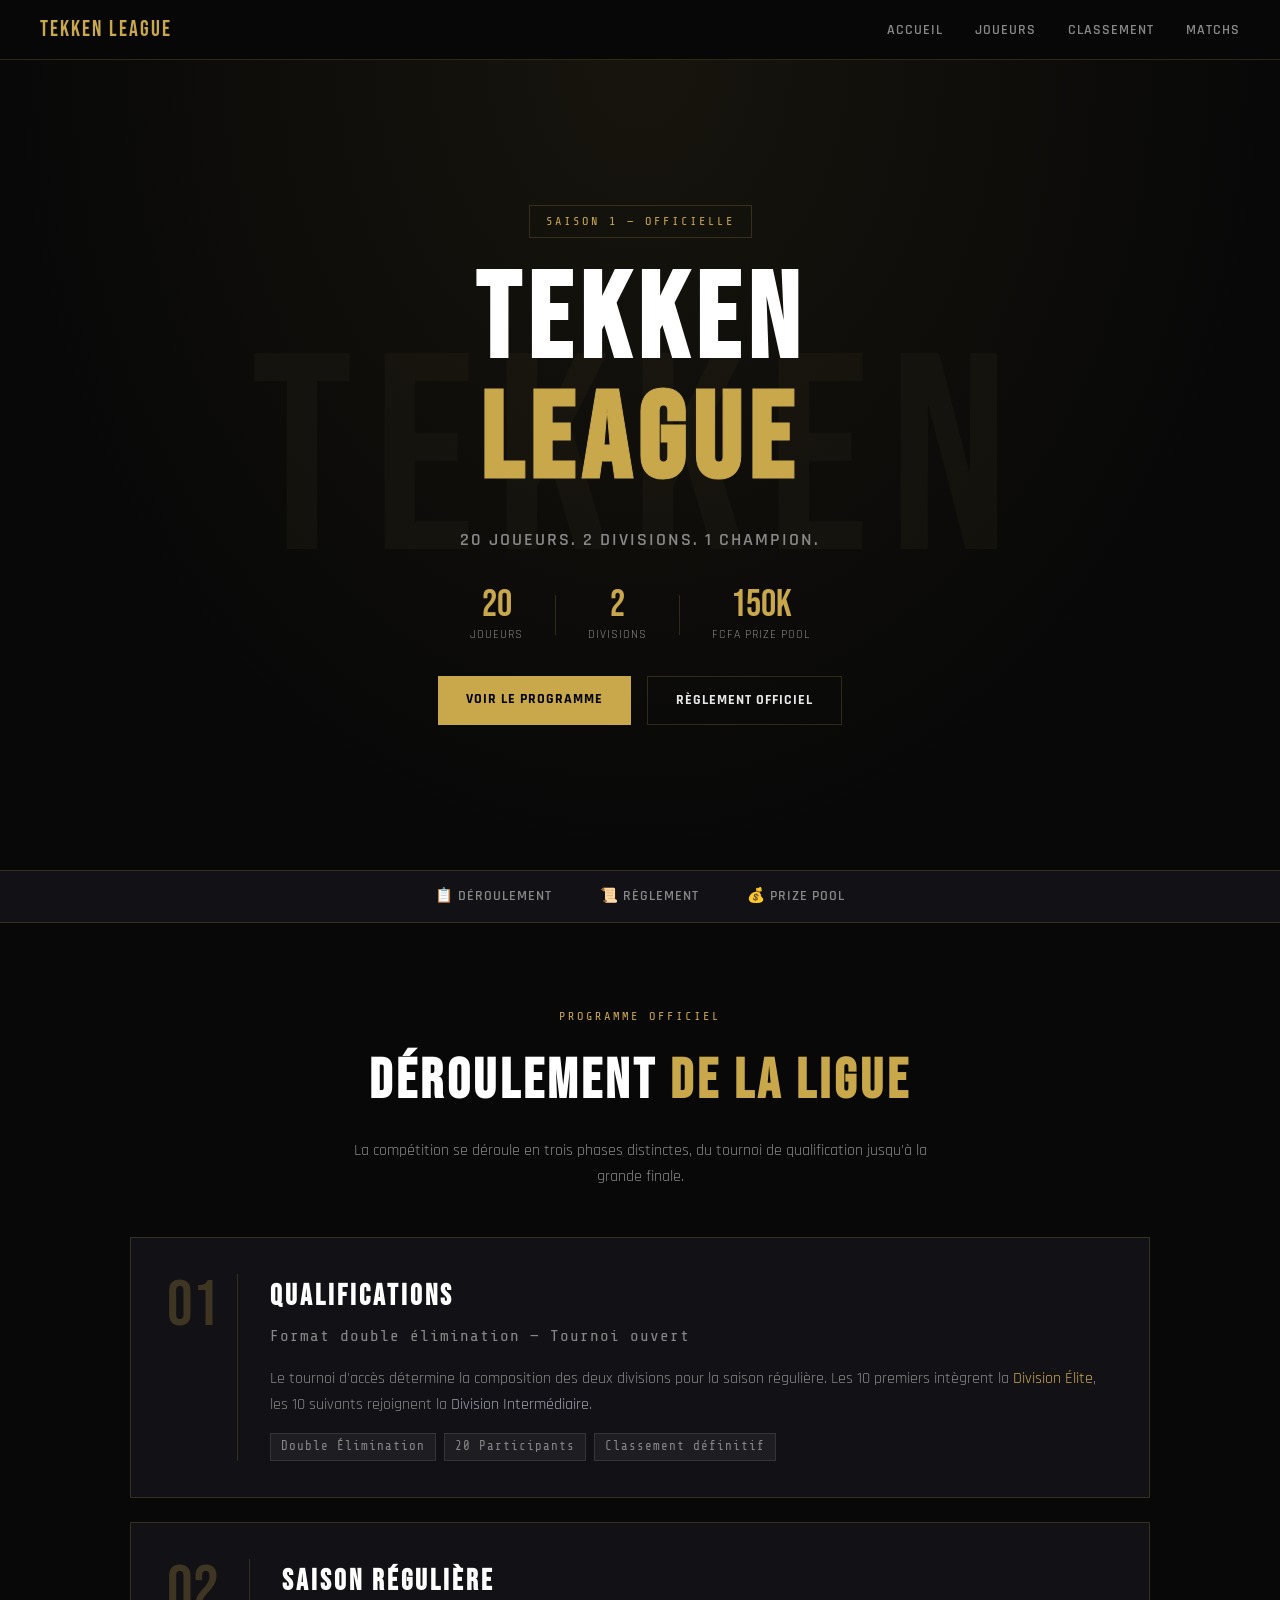
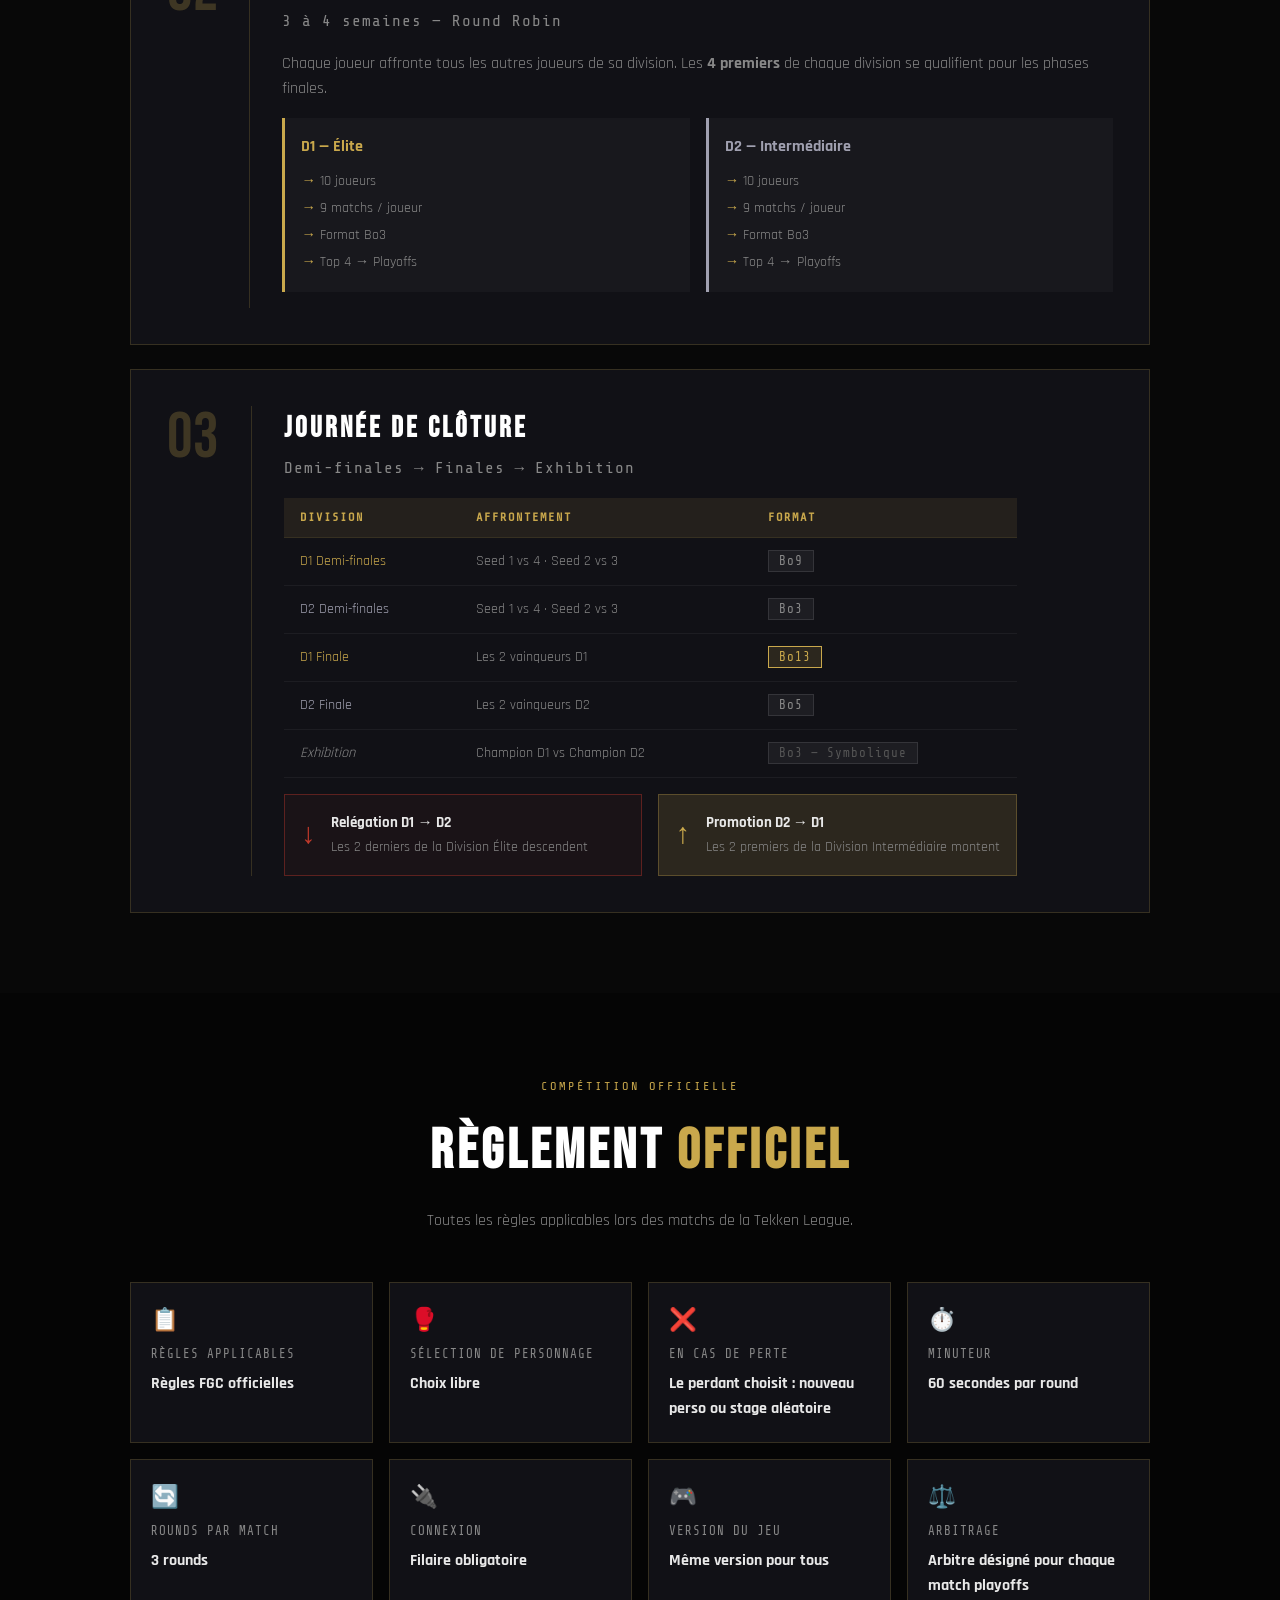
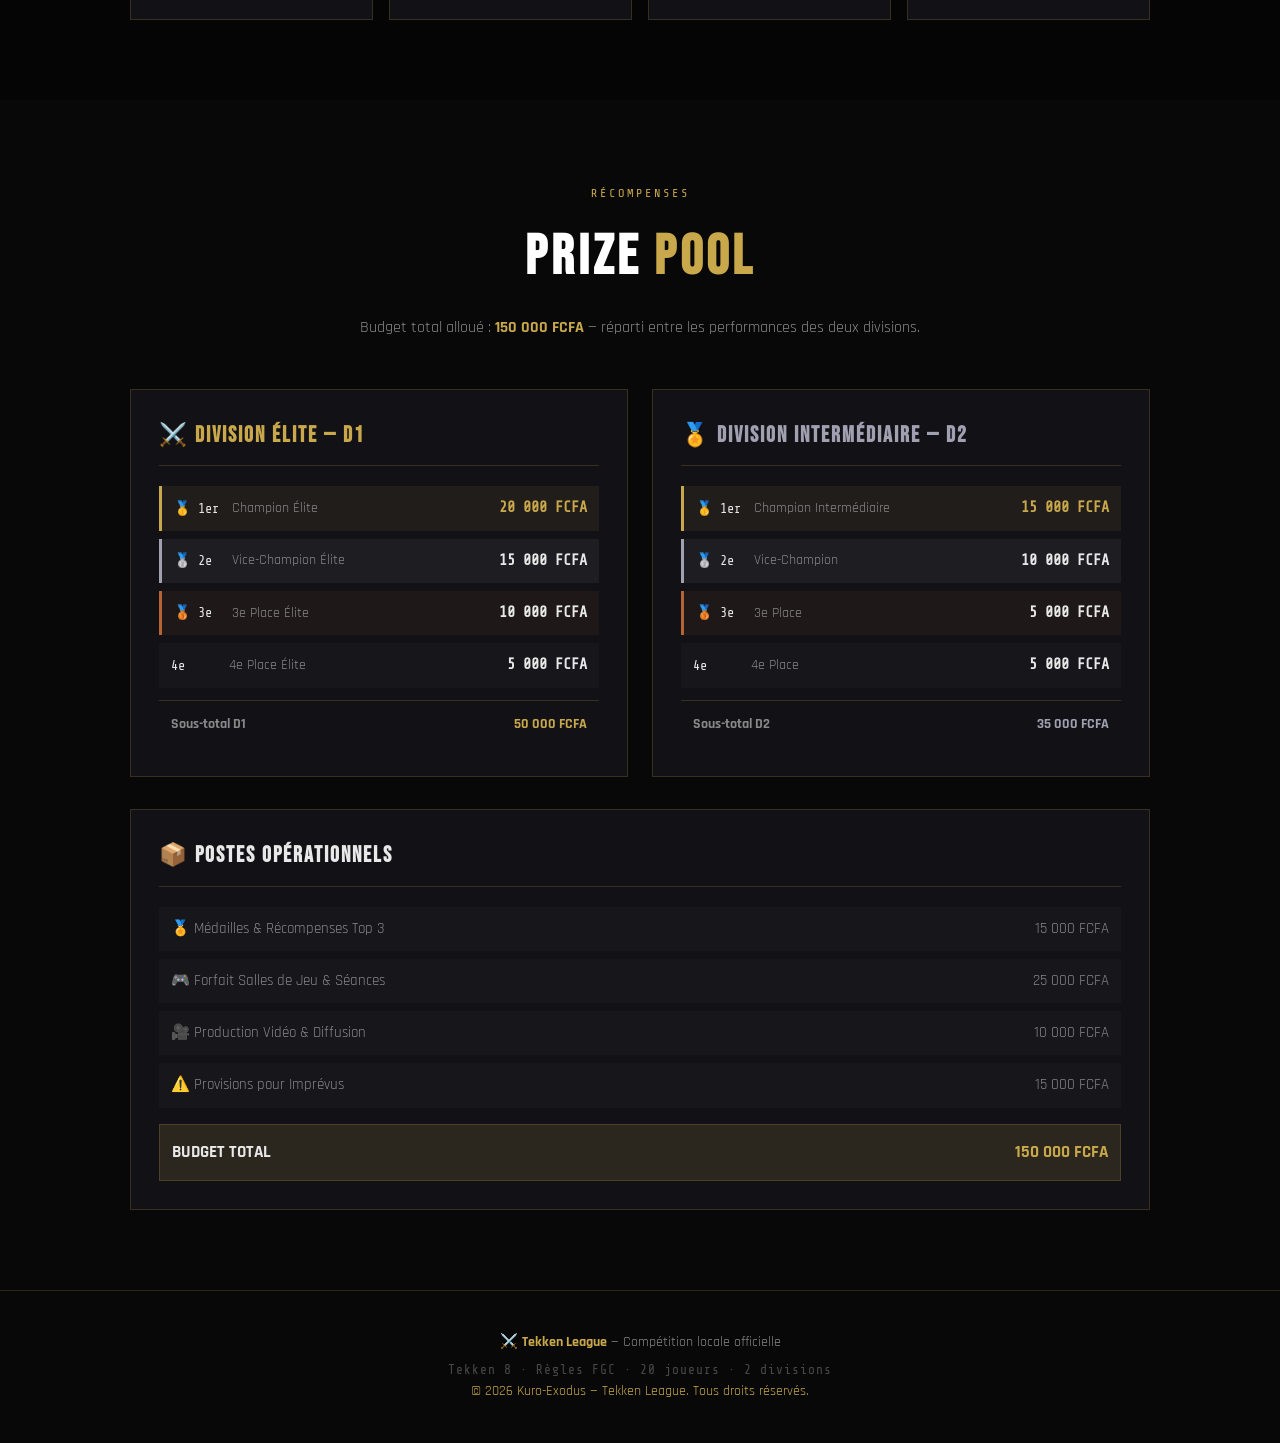
==== index.html @ a7bf6084 "premier commit tekken league" ====
<!doctype html>
<html lang="fr">
  <head>
    <meta charset="UTF-8" />
    <meta name="viewport" content="width=device-width, initial-scale=1.0" />
    <title>Tekken League</title>
    <link
      href="https://fonts.googleapis.com/css2?family=Bebas+Neue&family=Rajdhani:wght@400;600;700&family=Share+Tech+Mono&display=swap"
      rel="stylesheet"
    />
    <link rel="stylesheet" href="style.css" />
  </head>
  <body>
    <!-- NAVBAR -->
    <nav>
      <a href="index.html" class="logo"> TEKKEN LEAGUE</a>
      <ul>
        <li><a href="index.html">Accueil</a></li>
        <li><a href="joueurs.html">Joueurs</a></li>
        <li><a href="classement.html">Classement</a></li>
        <li><a href="matchs.html">Matchs</a></li>
      </ul>
    </nav>

    <!-- HERO -->
    <section class="hero">
      <div class="hero-bg-text">TEKKEN</div>
      <div class="hero-content">
        <div class="hero-badge">SAISON 1 — OFFICIELLE</div>
        <h1 class="hero-title">TEKKEN<span class="gold">LEAGUE</span></h1>
        <p class="hero-subtitle">20 joueurs. 2 divisions. 1 champion.</p>
        <div class="hero-stats">
          <div class="stat">
            <span class="stat-number">20</span>
            <span class="stat-label">Joueurs</span>
          </div>
          <div class="stat-divider"></div>
          <div class="stat">
            <span class="stat-number">2</span>
            <span class="stat-label">Divisions</span>
          </div>
          <div class="stat-divider"></div>
          <div class="stat">
            <span class="stat-number">150K</span>
            <span class="stat-label">FCFA Prize Pool</span>
          </div>
        </div>
        <div class="hero-links">
          <a href="#deroulement" class="btn-primary">Voir le programme</a>
          <a href="#reglement" class="btn-outline">Règlement officiel</a>
        </div>
      </div>
    </section>

    <!-- NAVIGATION INTERNE -->
    <div class="inner-nav">
      <a href="#deroulement">📋 Déroulement</a>
      <a href="#reglement">📜 Règlement</a>
      <a href="#prizepool">💰 Prize Pool</a>
    </div>

    <!-- SECTION DÉROULEMENT -->
    <section class="section" id="deroulement">
      <div class="section-header">
        <span class="section-tag">Programme officiel</span>
        <h2 class="section-title">
          DÉROULEMENT <span class="gold">DE LA LIGUE</span>
        </h2>
        <p class="section-desc">
          La compétition se déroule en trois phases distinctes, du tournoi de
          qualification jusqu'à la grande finale.
        </p>
      </div>

      <div class="phases">
        <!-- PHASE 1 -->
        <div class="phase-card">
          <div class="phase-number">01</div>
          <div class="phase-content">
            <h3>Qualifications</h3>
            <p class="phase-format">
              Format double élimination — Tournoi ouvert
            </p>
            <p>
              Le tournoi d'accès détermine la composition des deux divisions
              pour la saison régulière. Les 10 premiers intègrent la
              <span class="gold">Division Élite</span>, les 10 suivants
              rejoignent la <span class="silver">Division Intermédiaire</span>.
            </p>
            <div class="phase-tags">
              <span class="tag">Double Élimination</span>
              <span class="tag">20 Participants</span>
              <span class="tag">Classement définitif</span>
            </div>
          </div>
        </div>

        <!-- PHASE 2 -->
        <div class="phase-card">
          <div class="phase-number">02</div>
          <div class="phase-content">
            <h3>Saison Régulière</h3>
            <p class="phase-format">3 à 4 semaines — Round Robin</p>
            <p>
              Chaque joueur affronte tous les autres joueurs de sa division. Les
              <strong>4 premiers</strong> de chaque division se qualifient pour
              les phases finales.
            </p>
            <div class="phase-grid">
              <div class="phase-div gold-border">
                <strong class="gold">D1 — Élite</strong>
                <ul>
                  <li>10 joueurs</li>
                  <li>9 matchs / joueur</li>
                  <li>Format Bo3</li>
                  <li>Top 4 → Playoffs</li>
                </ul>
              </div>
              <div class="phase-div silver-border">
                <strong class="silver">D2 — Intermédiaire</strong>
                <ul>
                  <li>10 joueurs</li>
                  <li>9 matchs / joueur</li>
                  <li>Format Bo3</li>
                  <li>Top 4 → Playoffs</li>
                </ul>
              </div>
            </div>
          </div>
        </div>

        <!-- PHASE 3 -->
        <div class="phase-card">
          <div class="phase-number">03</div>
          <div class="phase-content">
            <h3>Journée de Clôture</h3>
            <p class="phase-format">Demi-finales → Finales → Exhibition</p>

            <div class="bracket-table-wrap">
              <table class="bracket-table">
                <thead>
                  <tr>
                    <th>Division</th>
                    <th>Affrontement</th>
                    <th>Format</th>
                  </tr>
                </thead>
                <tbody>
                  <tr>
                    <td><span class="gold">D1 Demi-finales</span></td>
                    <td>Seed 1 vs 4 · Seed 2 vs 3</td>
                    <td><span class="tag">Bo9</span></td>
                  </tr>
                  <tr>
                    <td><span class="silver">D2 Demi-finales</span></td>
                    <td>Seed 1 vs 4 · Seed 2 vs 3</td>
                    <td><span class="tag">Bo3</span></td>
                  </tr>
                  <tr>
                    <td><span class="gold">D1 Finale</span></td>
                    <td>Les 2 vainqueurs D1</td>
                    <td><span class="tag tag-gold">Bo13</span></td>
                  </tr>
                  <tr>
                    <td><span class="silver">D2 Finale</span></td>
                    <td>Les 2 vainqueurs D2</td>
                    <td><span class="tag">Bo5</span></td>
                  </tr>
                  <tr>
                    <td><span class="exhibition">Exhibition</span></td>
                    <td>Champion D1 vs Champion D2</td>
                    <td><span class="tag tag-dim">Bo3 — Symbolique</span></td>
                  </tr>
                </tbody>
              </table>
            </div>

            <div class="promo-relégation">
              <div class="promo-card relegate">
                <span class="arrow">↓</span>
                <div>
                  <strong>Relégation D1 → D2</strong>
                  <p>Les 2 derniers de la Division Élite descendent</p>
                </div>
              </div>
              <div class="promo-card promote">
                <span class="arrow">↑</span>
                <div>
                  <strong>Promotion D2 → D1</strong>
                  <p>Les 2 premiers de la Division Intermédiaire montent</p>
                </div>
              </div>
            </div>
          </div>
        </div>
      </div>
    </section>

    <!-- SECTION RÈGLEMENT -->
    <section class="section section-dark" id="reglement">
      <div class="section-header">
        <span class="section-tag">Compétition officielle</span>
        <h2 class="section-title">
          RÈGLEMENT <span class="gold">OFFICIEL</span>
        </h2>
        <p class="section-desc">
          Toutes les règles applicables lors des matchs de la Tekken League.
        </p>
      </div>

      <div class="rules-grid">
        <div class="rule-card">
          <span class="rule-icon">📋</span>
          <span class="rule-label">Règles applicables</span>
          <span class="rule-value">Règles FGC officielles</span>
        </div>
        <div class="rule-card">
          <span class="rule-icon">🥊</span>
          <span class="rule-label">Sélection de personnage</span>
          <span class="rule-value">Choix libre</span>
        </div>
        <div class="rule-card">
          <span class="rule-icon">❌</span>
          <span class="rule-label">En cas de perte</span>
          <span class="rule-value"
            >Le perdant choisit : nouveau perso ou stage aléatoire</span
          >
        </div>
        <div class="rule-card">
          <span class="rule-icon">⏱️</span>
          <span class="rule-label">Minuteur</span>
          <span class="rule-value">60 secondes par round</span>
        </div>
        <div class="rule-card">
          <span class="rule-icon">🔄</span>
          <span class="rule-label">Rounds par match</span>
          <span class="rule-value">3 rounds</span>
        </div>
        <div class="rule-card">
          <span class="rule-icon">🔌</span>
          <span class="rule-label">Connexion</span>
          <span class="rule-value gold">Filaire obligatoire</span>
        </div>
        <div class="rule-card">
          <span class="rule-icon">🎮</span>
          <span class="rule-label">Version du jeu</span>
          <span class="rule-value">Même version pour tous</span>
        </div>
        <div class="rule-card">
          <span class="rule-icon">⚖️</span>
          <span class="rule-label">Arbitrage</span>
          <span class="rule-value"
            >Arbitre désigné pour chaque match playoffs</span
          >
        </div>
      </div>
    </section>

    <!-- SECTION PRIZE POOL -->
    <section class="section" id="prizepool">
      <div class="section-header">
        <span class="section-tag">Récompenses</span>
        <h2 class="section-title">PRIZE <span class="gold">POOL</span></h2>
        <p class="section-desc">
          Budget total alloué : <strong class="gold">150 000 FCFA</strong> —
          réparti entre les performances des deux divisions.
        </p>
      </div>

      <div class="prize-container">
        <div class="prize-division">
          <h3 class="prize-div-title gold">⚔️ Division Élite — D1</h3>
          <div class="prize-list">
            <div class="prize-row first">
              <span class="prize-rank">🥇 1er</span>
              <span class="prize-name">Champion Élite</span>
              <span class="prize-amount gold">20 000 FCFA</span>
            </div>
            <div class="prize-row second">
              <span class="prize-rank">🥈 2e</span>
              <span class="prize-name">Vice-Champion Élite</span>
              <span class="prize-amount">15 000 FCFA</span>
            </div>
            <div class="prize-row third">
              <span class="prize-rank">🥉 3e</span>
              <span class="prize-name">3e Place Élite</span>
              <span class="prize-amount">10 000 FCFA</span>
            </div>
            <div class="prize-row">
              <span class="prize-rank">4e</span>
              <span class="prize-name">4e Place Élite</span>
              <span class="prize-amount">5 000 FCFA</span>
            </div>
            <div class="prize-subtotal">
              <span>Sous-total D1</span>
              <span class="gold">50 000 FCFA</span>
            </div>
          </div>
        </div>

        <div class="prize-division">
          <h3 class="prize-div-title silver">🏅 Division Intermédiaire — D2</h3>
          <div class="prize-list">
            <div class="prize-row first">
              <span class="prize-rank">🥇 1er</span>
              <span class="prize-name">Champion Intermédiaire</span>
              <span class="prize-amount gold">15 000 FCFA</span>
            </div>
            <div class="prize-row second">
              <span class="prize-rank">🥈 2e</span>
              <span class="prize-name">Vice-Champion</span>
              <span class="prize-amount">10 000 FCFA</span>
            </div>
            <div class="prize-row third">
              <span class="prize-rank">🥉 3e</span>
              <span class="prize-name">3e Place</span>
              <span class="prize-amount">5 000 FCFA</span>
            </div>
            <div class="prize-row">
              <span class="prize-rank">4e</span>
              <span class="prize-name">4e Place</span>
              <span class="prize-amount">5 000 FCFA</span>
            </div>
            <div class="prize-subtotal">
              <span>Sous-total D2</span>
              <span class="silver">35 000 FCFA</span>
            </div>
          </div>
        </div>
      </div>

      <div class="ops-budget">
        <h3>📦 Postes Opérationnels</h3>
        <div class="ops-grid">
          <div class="ops-item">
            <span>🏅 Médailles & Récompenses Top 3</span>
            <span>15 000 FCFA</span>
          </div>
          <div class="ops-item">
            <span>🎮 Forfait Salles de Jeu & Séances</span>
            <span>25 000 FCFA</span>
          </div>
          <div class="ops-item">
            <span>🎥 Production Vidéo & Diffusion</span>
            <span>10 000 FCFA</span>
          </div>
          <div class="ops-item">
            <span>⚠️ Provisions pour Imprévus</span>
            <span>15 000 FCFA</span>
          </div>
          <div class="ops-total">
            <span>BUDGET TOTAL</span>
            <span class="gold">150 000 FCFA</span>
          </div>
        </div>
      </div>
    </section>

    <!-- FOOTER -->
    <footer>
      <p>⚔️ <strong>Tekken League</strong> — Compétition locale officielle</p>
      <p class="footer-sub">Tekken 8 · Règles FGC · 20 joueurs · 2 divisions</p>
      <p style="color: #c9a84c">
        © 2026 Kuro-Exodus — Tekken League. Tous droits réservés.
      </p>
    </footer>

    <script src="script.js"></script>
  </body>
</html>
---- style.css ----
/* ===========================
   RESET & BASE
=========================== */
* {
  margin: 0;
  padding: 0;
  box-sizing: border-box;
}

:root {
  --gold: #c9a84c;
  --gold-light: #e8c96a;
  --gold-dim: rgba(201, 168, 76, 0.15);
  --silver: #a0a0b0;
  --bg: #080808;
  --bg-card: #111116;
  --bg-dark: #050505;
  --border: rgba(201, 168, 76, 0.2);
  --text: #e8e8e8;
  --text-dim: #888;
  --red: #c0392b;
  --second-red: rgb(242, 105, 119);
}

html {
  scroll-behavior: smooth;
}

body {
  background-color: var(--bg);
  color: var(--text);
  font-family: "Rajdhani", sans-serif;
  font-size: 16px;
  line-height: 1.6;
}

.gold {
  color: var(--gold);
}
.silver {
  color: var(--silver);
}

/* ===========================
   NAVBAR
=========================== */
nav {
  position: sticky;
  top: 0;
  z-index: 100;
  background-color: rgba(8, 8, 8, 0.95);
  backdrop-filter: blur(10px);
  border-bottom: 1px solid var(--border);
  padding: 0 40px;
  display: flex;
  justify-content: space-between;
  align-items: center;
  height: 60px;
}

nav .logo {
  color: var(--gold);
  font-family: "Bebas Neue", sans-serif;
  font-size: 1.4rem;
  letter-spacing: 2px;
  text-decoration: none;
}

nav ul {
  list-style: none;
  display: flex;
  gap: 32px;
}

nav ul li a {
  color: var(--text-dim);
  text-decoration: none;
  font-size: 0.9rem;
  font-weight: 600;
  letter-spacing: 1px;
  text-transform: uppercase;
  transition: color 0.2s;
}

nav ul li a:hover {
  color: var(--gold);
}

/* ===========================
   HERO
=========================== */
.hero {
  position: relative;
  min-height: 90vh;
  display: flex;
  align-items: center;
  justify-content: center;
  text-align: center;
  overflow: hidden;
  padding: 80px 20px;
  background: radial-gradient(
    ellipse at 50% 0%,
    rgba(201, 168, 76, 0.08) 0%,
    transparent 70%
  );
}

.hero-bg-text {
  position: absolute;
  font-family: "Bebas Neue", sans-serif;
  font-size: clamp(120px, 25vw, 280px);
  color: rgba(201, 168, 76, 0.04);
  letter-spacing: 20px;
  user-select: none;
  pointer-events: none;
  top: 50%;
  transform: translateY(-50%);
}

.hero-content {
  position: relative;
  z-index: 2;
  display: flex;
  flex-direction: column;
  align-items: center;
  gap: 24px;
}

.hero-badge {
  font-family: "Share Tech Mono", monospace;
  font-size: 0.75rem;
  color: var(--gold);
  letter-spacing: 3px;
  border: 1px solid var(--border);
  padding: 6px 16px;
  text-transform: uppercase;
}

.hero-title {
  font-family: "Bebas Neue", sans-serif;
  font-size: clamp(60px, 12vw, 120px);
  letter-spacing: 8px;
  line-height: 1;
  color: #fff;
}

.hero-title .gold {
  display: block;
  color: var(--gold);
  -webkit-text-stroke: 1px var(--gold);
}

.hero-subtitle {
  font-size: 1.1rem;
  color: var(--text-dim);
  letter-spacing: 2px;
  text-transform: uppercase;
  font-weight: 600;
}

.hero-stats {
  display: flex;
  align-items: center;
  gap: 32px;
  margin-top: 8px;
}

.stat {
  display: flex;
  flex-direction: column;
  align-items: center;
}

.stat-number {
  font-family: "Bebas Neue", sans-serif;
  font-size: 2.4rem;
  color: var(--gold);
  line-height: 1;
}

.stat-label {
  font-size: 0.75rem;
  color: var(--text-dim);
  letter-spacing: 1px;
  text-transform: uppercase;
}

.stat-divider {
  width: 1px;
  height: 40px;
  background: var(--border);
}

.hero-links {
  display: flex;
  gap: 16px;
  margin-top: 8px;
}

.btn-primary {
  background: var(--gold);
  color: #000;
  padding: 12px 28px;
  font-family: "Rajdhani", sans-serif;
  font-weight: 700;
  font-size: 0.9rem;
  letter-spacing: 1px;
  text-transform: uppercase;
  text-decoration: none;
  transition:
    background 0.2s,
    transform 0.2s;
}

.btn-primary:hover {
  background: var(--gold-light);
  transform: translateY(-2px);
}

.btn-outline {
  border: 1px solid var(--border);
  color: var(--text);
  padding: 12px 28px;
  font-family: "Rajdhani", sans-serif;
  font-weight: 700;
  font-size: 0.9rem;
  letter-spacing: 1px;
  text-transform: uppercase;
  text-decoration: none;
  transition:
    border-color 0.2s,
    color 0.2s,
    transform 0.2s;
}

.btn-outline:hover {
  border-color: var(--gold);
  color: var(--gold);
  transform: translateY(-2px);
}

/* ===========================
   INNER NAV
=========================== */
.inner-nav {
  background: var(--bg-card);
  border-top: 1px solid var(--border);
  border-bottom: 1px solid var(--border);
  display: flex;
  justify-content: center;
  gap: 48px;
  padding: 14px;
}

.inner-nav a {
  color: var(--text-dim);
  text-decoration: none;
  font-weight: 600;
  font-size: 0.9rem;
  letter-spacing: 1px;
  text-transform: uppercase;
  transition: color 0.2s;
}

.inner-nav a:hover {
  color: var(--gold);
}

/* ===========================
   SECTIONS
=========================== */
.section {
  padding: 80px 40px;
  max-width: 1100px;
  margin: 0 auto;
}

.section-dark {
  background: var(--bg-dark);
  max-width: 100%;
  padding: 80px 0;
}

.section-dark > * {
  max-width: 1100px;
  margin-left: auto;
  margin-right: auto;
  padding-left: 40px;
  padding-right: 40px;
}

.section-dark .section-header {
  max-width: 1100px;
  margin: 0 auto 48px;
  padding: 0 40px;
}

.section-header {
  text-align: center;
  margin-bottom: 48px;
}

.section-tag {
  font-family: "Share Tech Mono", monospace;
  font-size: 0.75rem;
  color: var(--gold);
  letter-spacing: 3px;
  text-transform: uppercase;
}

.section-title {
  font-family: "Bebas Neue", sans-serif;
  font-size: clamp(36px, 6vw, 56px);
  letter-spacing: 4px;
  margin-top: 8px;
  color: #fff;
}

.section-desc {
  color: var(--text-dim);
  margin-top: 12px;
  font-size: 1rem;
  max-width: 600px;
  margin-left: auto;
  margin-right: auto;
}

/* ===========================
   PHASES
=========================== */
.phases {
  display: flex;
  flex-direction: column;
  gap: 24px;
}

.phase-card {
  background: var(--bg-card);
  border: 1px solid var(--border);
  padding: 36px;
  display: flex;
  gap: 32px;
  transition: border-color 0.3s;
}

.phase-card:hover {
  border-color: var(--gold);
}

.phase-number {
  font-family: "Bebas Neue", sans-serif;
  font-size: 4rem;
  color: var(--gold-dim);
  line-height: 1;
  min-width: 60px;
  border-right: 1px solid var(--border);
  padding-right: 32px;
  display: flex;
  align-items: flex-start;
  color: rgba(201, 168, 76, 0.25);
}

.phase-content h3 {
  font-family: "Bebas Neue", sans-serif;
  font-size: 1.8rem;
  letter-spacing: 3px;
  color: #fff;
  margin-bottom: 4px;
}

.phase-format {
  font-family: "Share Tech Mono", monospace;
  font-size: 0.8rem;
  color: var(--gold);
  margin-bottom: 12px;
  letter-spacing: 1px;
}

.phase-content p {
  color: var(--text-dim);
  font-size: 1rem;
  margin-bottom: 16px;
}

.phase-tags {
  display: flex;
  gap: 8px;
  flex-wrap: wrap;
}

.tag {
  background: rgba(255, 255, 255, 0.05);
  border: 1px solid rgba(255, 255, 255, 0.1);
  padding: 3px 10px;
  font-size: 0.78rem;
  font-family: "Share Tech Mono", monospace;
  color: var(--text-dim);
  letter-spacing: 1px;
}

.tag-gold {
  background: var(--gold-dim);
  border-color: var(--gold);
  color: var(--gold);
}

.tag-dim {
  color: #555;
}

.phase-grid {
  display: grid;
  grid-template-columns: 1fr 1fr;
  gap: 16px;
  margin: 16px 0;
}

.phase-div {
  background: rgba(255, 255, 255, 0.03);
  border-left: 3px solid;
  padding: 16px;
}

.gold-border {
  border-color: var(--gold);
}
.silver-border {
  border-color: var(--silver);
}

.phase-div ul {
  list-style: none;
  margin-top: 8px;
}

.phase-div ul li {
  font-size: 0.9rem;
  color: var(--text-dim);
  padding: 2px 0;
}

.phase-div ul li::before {
  content: "→ ";
  color: var(--gold);
}

/* TABLE */
.bracket-table-wrap {
  overflow-x: auto;
  margin: 16px 0;
}

.bracket-table {
  width: 100%;
  border-collapse: collapse;
  font-size: 0.9rem;
}

.bracket-table th {
  background: rgba(201, 168, 76, 0.1);
  color: var(--gold);
  font-family: "Share Tech Mono", monospace;
  font-size: 0.75rem;
  letter-spacing: 2px;
  text-transform: uppercase;
  padding: 10px 16px;
  text-align: left;
  border-bottom: 1px solid var(--border);
}

.bracket-table td {
  padding: 12px 16px;
  border-bottom: 1px solid rgba(255, 255, 255, 0.05);
  color: var(--text-dim);
}

.bracket-table tr:hover td {
  background: rgba(255, 255, 255, 0.02);
}

.exhibition {
  color: #888;
  font-style: italic;
}

/* PROMOTION/RELÉGATION */
.promo-relégation {
  display: grid;
  grid-template-columns: 1fr 1fr;
  gap: 16px;
  margin-top: 16px;
}

.promo-card {
  display: flex;
  align-items: center;
  gap: 16px;
  padding: 16px;
  border: 1px solid;
}

.promo-card.relegate {
  border-color: rgba(192, 57, 43, 0.4);
  background: rgba(192, 57, 43, 0.05);
}

.promo-card.promote {
  border-color: rgba(201, 168, 76, 0.3);
  background: var(--gold-dim);
}

.promo-card .arrow {
  font-size: 1.8rem;
  line-height: 1;
}

.relegate .arrow {
  color: var(--red);
}
.promote .arrow {
  color: var(--gold);
}

.promo-card strong {
  display: block;
  font-size: 0.95rem;
  color: var(--text);
  margin-bottom: 2px;
}

.promo-card p {
  font-size: 0.85rem;
  color: var(--text-dim);
  margin: 0 !important;
}

/* ===========================
   RÈGLEMENT
=========================== */
.rules-grid {
  display: grid;
  grid-template-columns: repeat(auto-fill, minmax(240px, 1fr));
  gap: 16px;
  max-width: 1100px;
  margin: 0 auto;
  padding: 0 40px;
}

.rule-card {
  background: var(--bg-card);
  border: 1px solid var(--border);
  padding: 20px;
  display: flex;
  flex-direction: column;
  gap: 6px;
  transition: border-color 0.2s;
}

.rule-card:hover {
  border-color: var(--gold);
}

.rule-icon {
  font-size: 1.4rem;
}

.rule-label {
  font-size: 0.78rem;
  color: var(--text-dim);
  text-transform: uppercase;
  letter-spacing: 1px;
  font-family: "Share Tech Mono", monospace;
}

.rule-value {
  font-size: 1rem;
  font-weight: 700;
  color: var(--text);
}

/* ===========================
   PRIZE POOL
=========================== */
.prize-container {
  display: grid;
  grid-template-columns: 1fr 1fr;
  gap: 24px;
  margin-bottom: 32px;
}

.prize-division {
  background: var(--bg-card);
  border: 1px solid var(--border);
  padding: 28px;
}

.prize-div-title {
  font-family: "Bebas Neue", sans-serif;
  font-size: 1.4rem;
  letter-spacing: 2px;
  margin-bottom: 20px;
  padding-bottom: 12px;
  border-bottom: 1px solid var(--border);
}

.prize-list {
  display: flex;
  flex-direction: column;
  gap: 8px;
}

.prize-row {
  display: flex;
  justify-content: space-between;
  align-items: center;
  padding: 10px 12px;
  background: rgba(255, 255, 255, 0.02);
}

.prize-row.first {
  background: rgba(201, 168, 76, 0.08);
  border-left: 3px solid var(--gold);
}
.prize-row.second {
  background: rgba(160, 160, 176, 0.08);
  border-left: 3px solid var(--silver);
}
.prize-row.third {
  background: rgba(180, 100, 50, 0.08);
  border-left: 3px solid #b46432;
}

.prize-rank {
  font-family: "Share Tech Mono", monospace;
  font-size: 0.85rem;
  min-width: 50px;
}

.prize-name {
  font-size: 0.9rem;
  color: var(--text-dim);
  flex: 1;
  padding: 0 8px;
}

.prize-amount {
  font-weight: 700;
  font-size: 0.95rem;
  font-family: "Share Tech Mono", monospace;
}

.prize-subtotal {
  display: flex;
  justify-content: space-between;
  padding: 12px;
  border-top: 1px solid var(--border);
  margin-top: 4px;
  font-weight: 700;
  font-size: 0.9rem;
  color: var(--text-dim);
}

/* OPÉRATIONNEL */
.ops-budget {
  background: var(--bg-card);
  border: 1px solid var(--border);
  padding: 28px;
}

.ops-budget h3 {
  font-family: "Bebas Neue", sans-serif;
  font-size: 1.4rem;
  letter-spacing: 2px;
  margin-bottom: 20px;
  padding-bottom: 12px;
  border-bottom: 1px solid var(--border);
}

.ops-grid {
  display: flex;
  flex-direction: column;
  gap: 8px;
}

.ops-item {
  display: flex;
  justify-content: space-between;
  padding: 10px 12px;
  background: rgba(255, 255, 255, 0.02);
  font-size: 0.95rem;
  color: var(--text-dim);
}

.ops-total {
  display: flex;
  justify-content: space-between;
  padding: 14px 12px;
  background: var(--gold-dim);
  border: 1px solid var(--border);
  font-weight: 700;
  font-size: 1.05rem;
  margin-top: 8px;
  color: var(--text);
}

/* ===========================
FOOTER
=========================== */
footer {
  text-align: center;
  padding: 40px;
  border-top: 1px solid var(--border);
  color: var(--text-dim);
  font-size: 0.9rem;
}

footer strong {
  color: var(--gold);
}

.footer-sub {
  margin-top: 6px;
  font-size: 0.8rem;
  font-family: "Share Tech Mono", monospace;
  letter-spacing: 1px;
  opacity: 0.5;
}
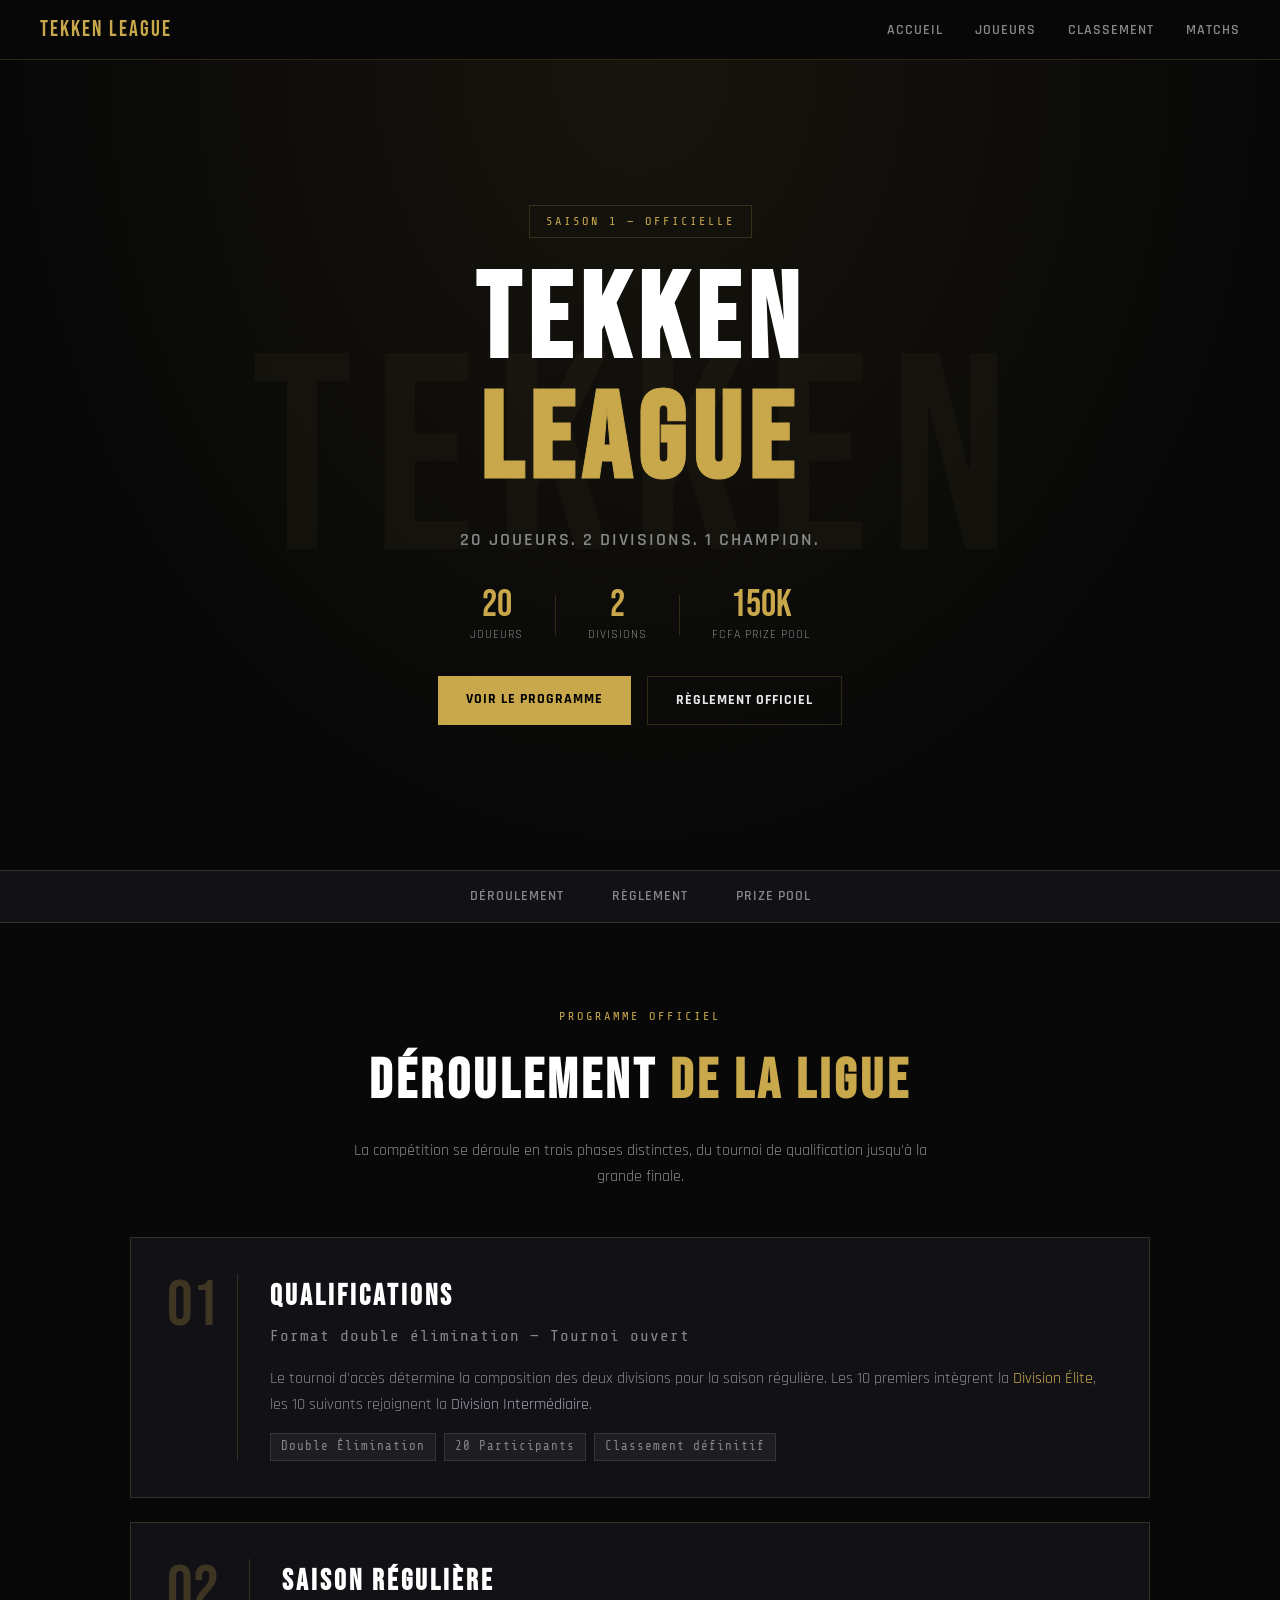
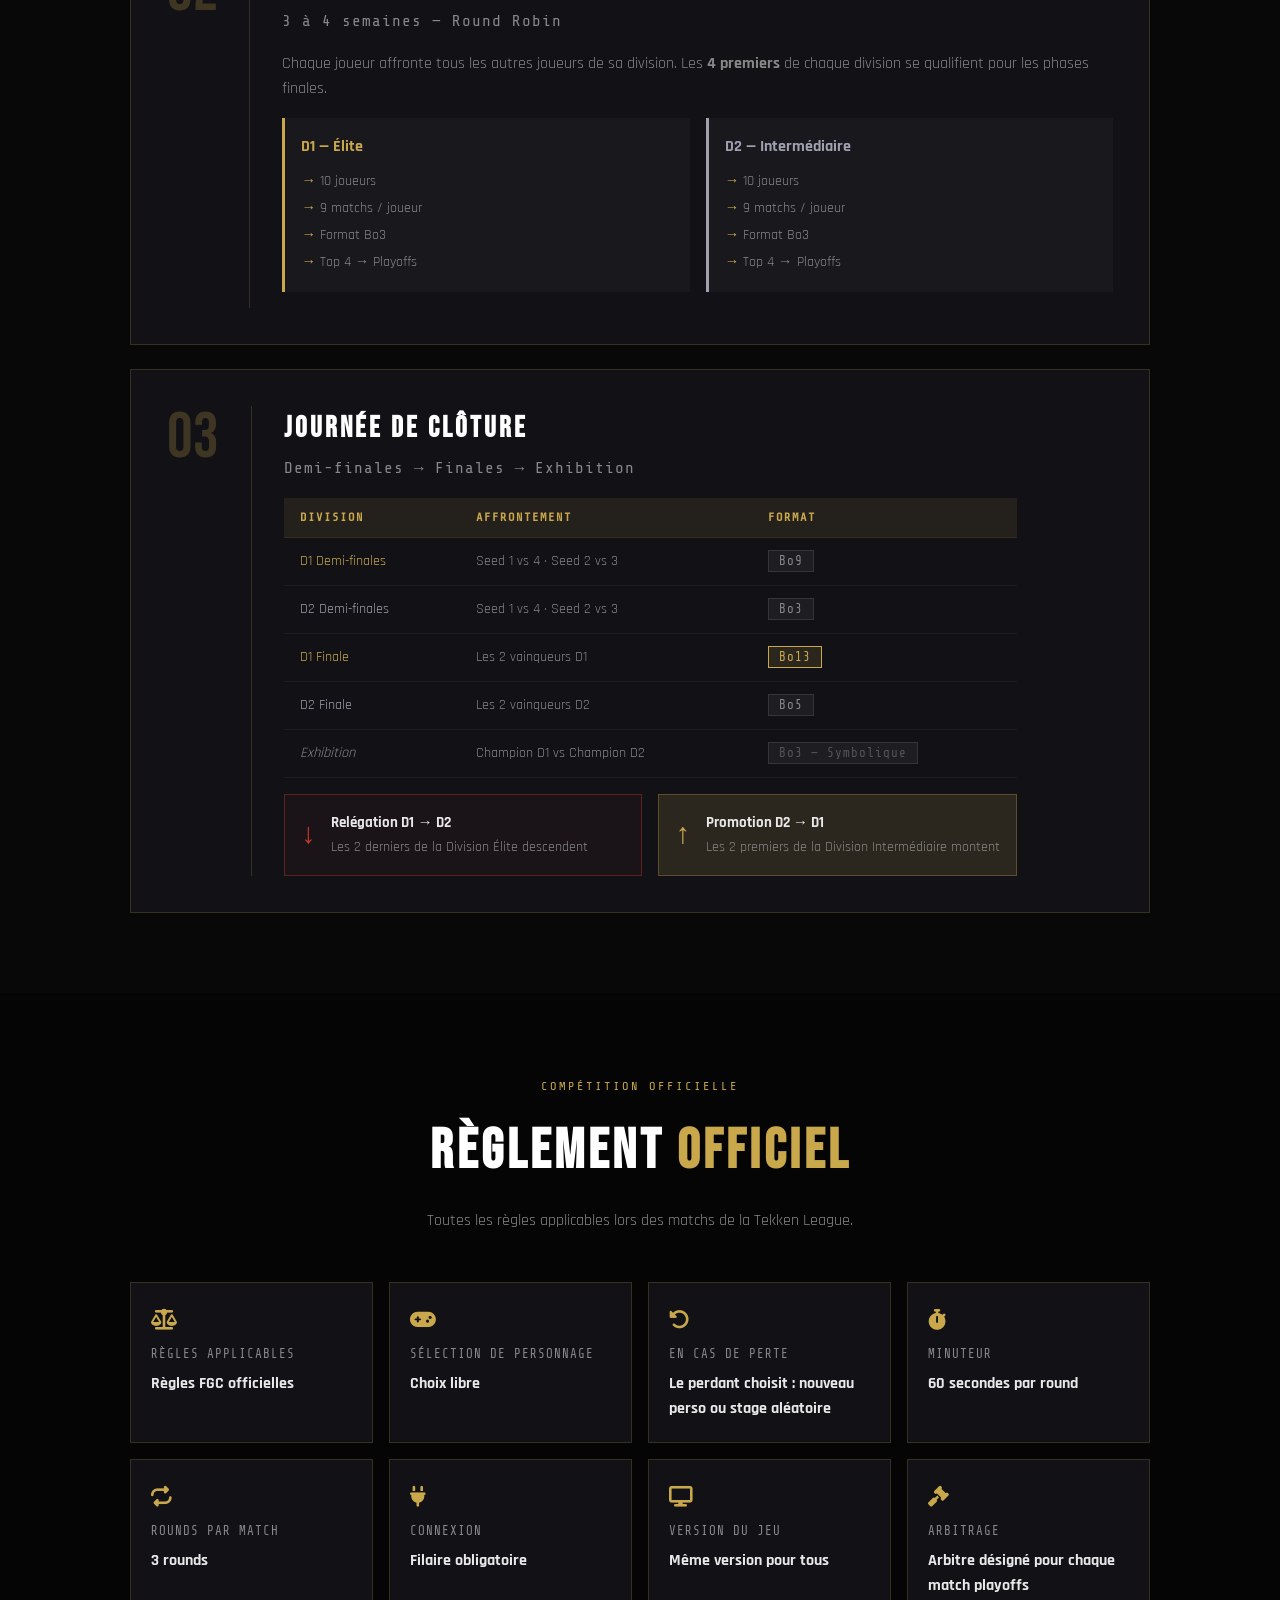
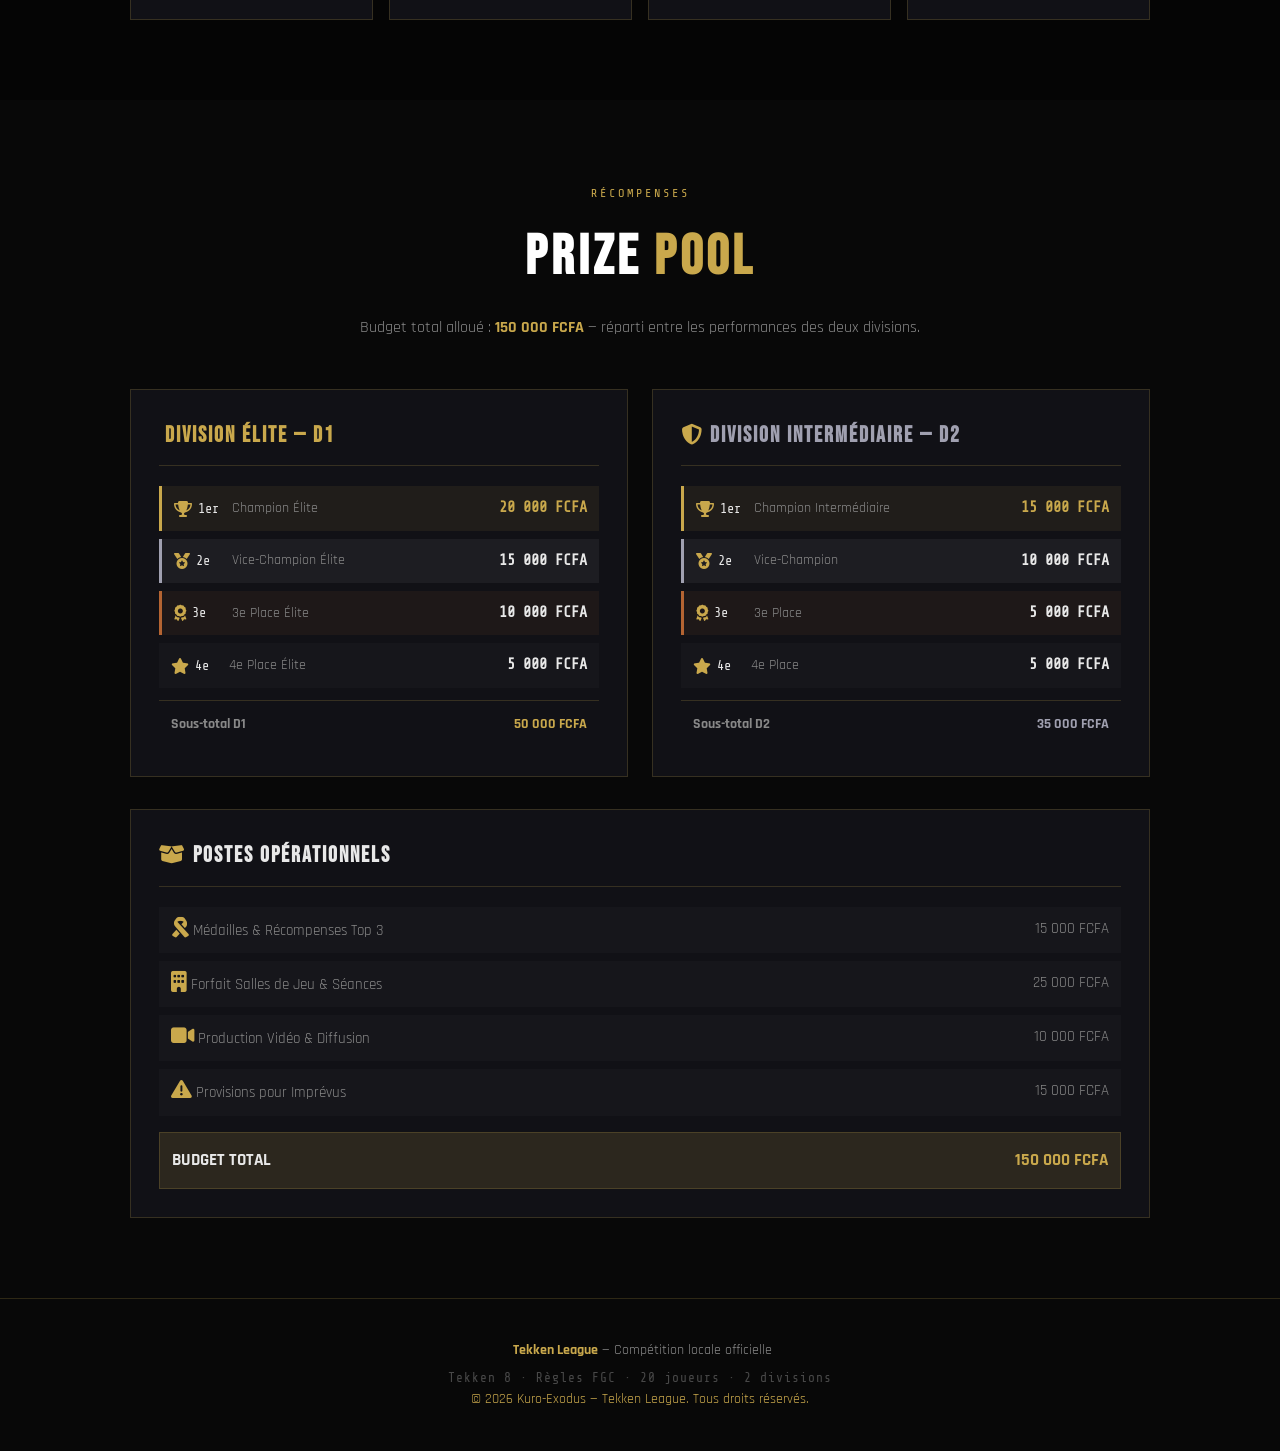
==== commit ee974c4a: "remplacement icones font awesome" ====
--- a/index.html
+++ b/index.html
@@ -8,12 +8,35 @@
       href="https://fonts.googleapis.com/css2?family=Bebas+Neue&family=Rajdhani:wght@400;600;700&family=Share+Tech+Mono&display=swap"
       rel="stylesheet"
     />
+    <link
+      rel="stylesheet"
+      href="https://cdnjs.cloudflare.com/ajax/libs/font-awesome/6.5.0/css/all.min.css"
+    />
     <link rel="stylesheet" href="style.css" />
+    <style>
+      .rule-icon i,
+      .prize-rank i,
+      .prize-div-title i,
+      .ops-item i,
+      .ops-budget h3 i {
+        color: var(--gold);
+        font-size: 1.3rem;
+      }
+      .prize-rank {
+        display: flex;
+        align-items: center;
+        gap: 6px;
+        min-width: 50px;
+      }
+      .prize-rank i {
+        font-size: 1rem;
+      }
+    </style>
   </head>
   <body>
     <!-- NAVBAR -->
     <nav>
-      <a href="index.html" class="logo"> TEKKEN LEAGUE</a>
+      <a href="index.html" class="logo">TEKKEN LEAGUE</a>
       <ul>
         <li><a href="index.html">Accueil</a></li>
         <li><a href="joueurs.html">Joueurs</a></li>
@@ -54,9 +77,9 @@
 
     <!-- NAVIGATION INTERNE -->
     <div class="inner-nav">
-      <a href="#deroulement">📋 Déroulement</a>
-      <a href="#reglement">📜 Règlement</a>
-      <a href="#prizepool">💰 Prize Pool</a>
+      <a href="#deroulement">Déroulement</a>
+      <a href="#reglement">Règlement</a>
+      <a href="#prizepool">Prize Pool</a>
     </div>
 
     <!-- SECTION DÉROULEMENT -->
@@ -135,7 +158,6 @@
           <div class="phase-content">
             <h3>Journée de Clôture</h3>
             <p class="phase-format">Demi-finales → Finales → Exhibition</p>
-
             <div class="bracket-table-wrap">
               <table class="bracket-table">
                 <thead>
@@ -174,7 +196,6 @@
                 </tbody>
               </table>
             </div>
-
             <div class="promo-relégation">
               <div class="promo-card relegate">
                 <span class="arrow">↓</span>
@@ -210,44 +231,46 @@
 
       <div class="rules-grid">
         <div class="rule-card">
-          <span class="rule-icon">📋</span>
+          <span class="rule-icon"
+            ><i class="fa-solid fa-scale-balanced"></i
+          ></span>
           <span class="rule-label">Règles applicables</span>
           <span class="rule-value">Règles FGC officielles</span>
         </div>
         <div class="rule-card">
-          <span class="rule-icon">🥊</span>
+          <span class="rule-icon"><i class="fa-solid fa-gamepad"></i></span>
           <span class="rule-label">Sélection de personnage</span>
           <span class="rule-value">Choix libre</span>
         </div>
         <div class="rule-card">
-          <span class="rule-icon">❌</span>
+          <span class="rule-icon"><i class="fa-solid fa-rotate-left"></i></span>
           <span class="rule-label">En cas de perte</span>
           <span class="rule-value"
             >Le perdant choisit : nouveau perso ou stage aléatoire</span
           >
         </div>
         <div class="rule-card">
-          <span class="rule-icon">⏱️</span>
+          <span class="rule-icon"><i class="fa-solid fa-stopwatch"></i></span>
           <span class="rule-label">Minuteur</span>
           <span class="rule-value">60 secondes par round</span>
         </div>
         <div class="rule-card">
-          <span class="rule-icon">🔄</span>
+          <span class="rule-icon"><i class="fa-solid fa-repeat"></i></span>
           <span class="rule-label">Rounds par match</span>
           <span class="rule-value">3 rounds</span>
         </div>
         <div class="rule-card">
-          <span class="rule-icon">🔌</span>
+          <span class="rule-icon"><i class="fa-solid fa-plug"></i></span>
           <span class="rule-label">Connexion</span>
           <span class="rule-value gold">Filaire obligatoire</span>
         </div>
         <div class="rule-card">
-          <span class="rule-icon">🎮</span>
+          <span class="rule-icon"><i class="fa-solid fa-display"></i></span>
           <span class="rule-label">Version du jeu</span>
           <span class="rule-value">Même version pour tous</span>
         </div>
         <div class="rule-card">
-          <span class="rule-icon">⚖️</span>
+          <span class="rule-icon"><i class="fa-solid fa-gavel"></i></span>
           <span class="rule-label">Arbitrage</span>
           <span class="rule-value"
             >Arbitre désigné pour chaque match playoffs</span
@@ -269,25 +292,35 @@
 
       <div class="prize-container">
         <div class="prize-division">
-          <h3 class="prize-div-title gold">⚔️ Division Élite — D1</h3>
+          <h3 class="prize-div-title gold">
+            <i class="fa-solid fa-sword"></i> Division Élite — D1
+          </h3>
           <div class="prize-list">
             <div class="prize-row first">
-              <span class="prize-rank">🥇 1er</span>
+              <span class="prize-rank"
+                ><i class="fa-solid fa-trophy"></i> 1er</span
+              >
               <span class="prize-name">Champion Élite</span>
               <span class="prize-amount gold">20 000 FCFA</span>
             </div>
             <div class="prize-row second">
-              <span class="prize-rank">🥈 2e</span>
+              <span class="prize-rank"
+                ><i class="fa-solid fa-medal"></i> 2e</span
+              >
               <span class="prize-name">Vice-Champion Élite</span>
               <span class="prize-amount">15 000 FCFA</span>
             </div>
             <div class="prize-row third">
-              <span class="prize-rank">🥉 3e</span>
+              <span class="prize-rank"
+                ><i class="fa-solid fa-award"></i> 3e</span
+              >
               <span class="prize-name">3e Place Élite</span>
               <span class="prize-amount">10 000 FCFA</span>
             </div>
             <div class="prize-row">
-              <span class="prize-rank">4e</span>
+              <span class="prize-rank"
+                ><i class="fa-solid fa-star"></i> 4e</span
+              >
               <span class="prize-name">4e Place Élite</span>
               <span class="prize-amount">5 000 FCFA</span>
             </div>
@@ -299,25 +332,36 @@
         </div>
 
         <div class="prize-division">
-          <h3 class="prize-div-title silver">🏅 Division Intermédiaire — D2</h3>
+          <h3 class="prize-div-title silver">
+            <i class="fa-solid fa-shield-halved"></i> Division Intermédiaire —
+            D2
+          </h3>
           <div class="prize-list">
             <div class="prize-row first">
-              <span class="prize-rank">🥇 1er</span>
+              <span class="prize-rank"
+                ><i class="fa-solid fa-trophy"></i> 1er</span
+              >
               <span class="prize-name">Champion Intermédiaire</span>
               <span class="prize-amount gold">15 000 FCFA</span>
             </div>
             <div class="prize-row second">
-              <span class="prize-rank">🥈 2e</span>
+              <span class="prize-rank"
+                ><i class="fa-solid fa-medal"></i> 2e</span
+              >
               <span class="prize-name">Vice-Champion</span>
               <span class="prize-amount">10 000 FCFA</span>
             </div>
             <div class="prize-row third">
-              <span class="prize-rank">🥉 3e</span>
+              <span class="prize-rank"
+                ><i class="fa-solid fa-award"></i> 3e</span
+              >
               <span class="prize-name">3e Place</span>
               <span class="prize-amount">5 000 FCFA</span>
             </div>
             <div class="prize-row">
-              <span class="prize-rank">4e</span>
+              <span class="prize-rank"
+                ><i class="fa-solid fa-star"></i> 4e</span
+              >
               <span class="prize-name">4e Place</span>
               <span class="prize-amount">5 000 FCFA</span>
             </div>
@@ -330,22 +374,34 @@
       </div>
 
       <div class="ops-budget">
-        <h3>📦 Postes Opérationnels</h3>
+        <h3><i class="fa-solid fa-box-open"></i> Postes Opérationnels</h3>
         <div class="ops-grid">
           <div class="ops-item">
-            <span>🏅 Médailles & Récompenses Top 3</span>
+            <span
+              ><i class="fa-solid fa-ribbon"></i> Médailles & Récompenses Top
+              3</span
+            >
             <span>15 000 FCFA</span>
           </div>
           <div class="ops-item">
-            <span>🎮 Forfait Salles de Jeu & Séances</span>
+            <span
+              ><i class="fa-solid fa-building"></i> Forfait Salles de Jeu &
+              Séances</span
+            >
             <span>25 000 FCFA</span>
           </div>
           <div class="ops-item">
-            <span>🎥 Production Vidéo & Diffusion</span>
+            <span
+              ><i class="fa-solid fa-video"></i> Production Vidéo &
+              Diffusion</span
+            >
             <span>10 000 FCFA</span>
           </div>
           <div class="ops-item">
-            <span>⚠️ Provisions pour Imprévus</span>
+            <span
+              ><i class="fa-solid fa-triangle-exclamation"></i> Provisions pour
+              Imprévus</span
+            >
             <span>15 000 FCFA</span>
           </div>
           <div class="ops-total">
@@ -358,7 +414,10 @@
 
     <!-- FOOTER -->
     <footer>
-      <p>⚔️ <strong>Tekken League</strong> — Compétition locale officielle</p>
+      <p>
+        <i class="fa-solid fa-swords" style="color: var(--gold)"></i>
+        <strong>Tekken League</strong> — Compétition locale officielle
+      </p>
       <p class="footer-sub">Tekken 8 · Règles FGC · 20 joueurs · 2 divisions</p>
       <p style="color: #c9a84c">
         © 2026 Kuro-Exodus — Tekken League. Tous droits réservés.
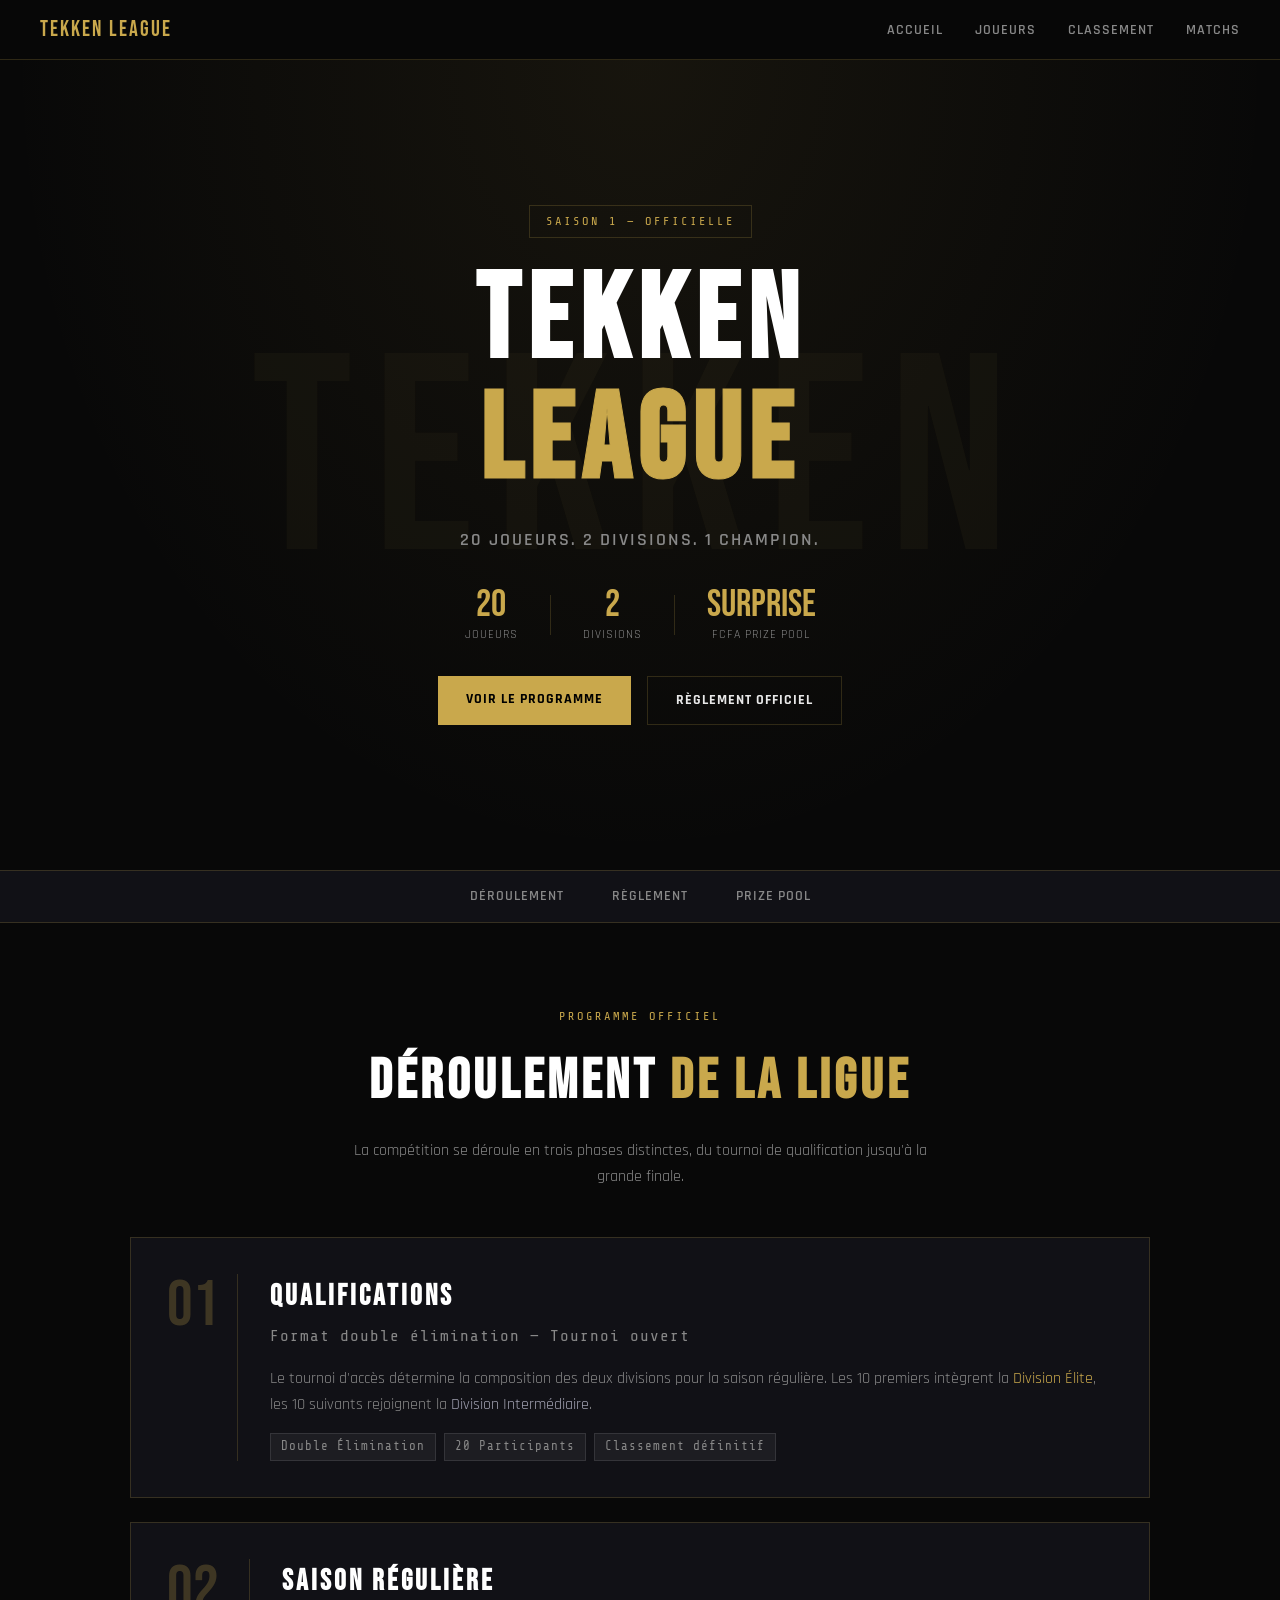
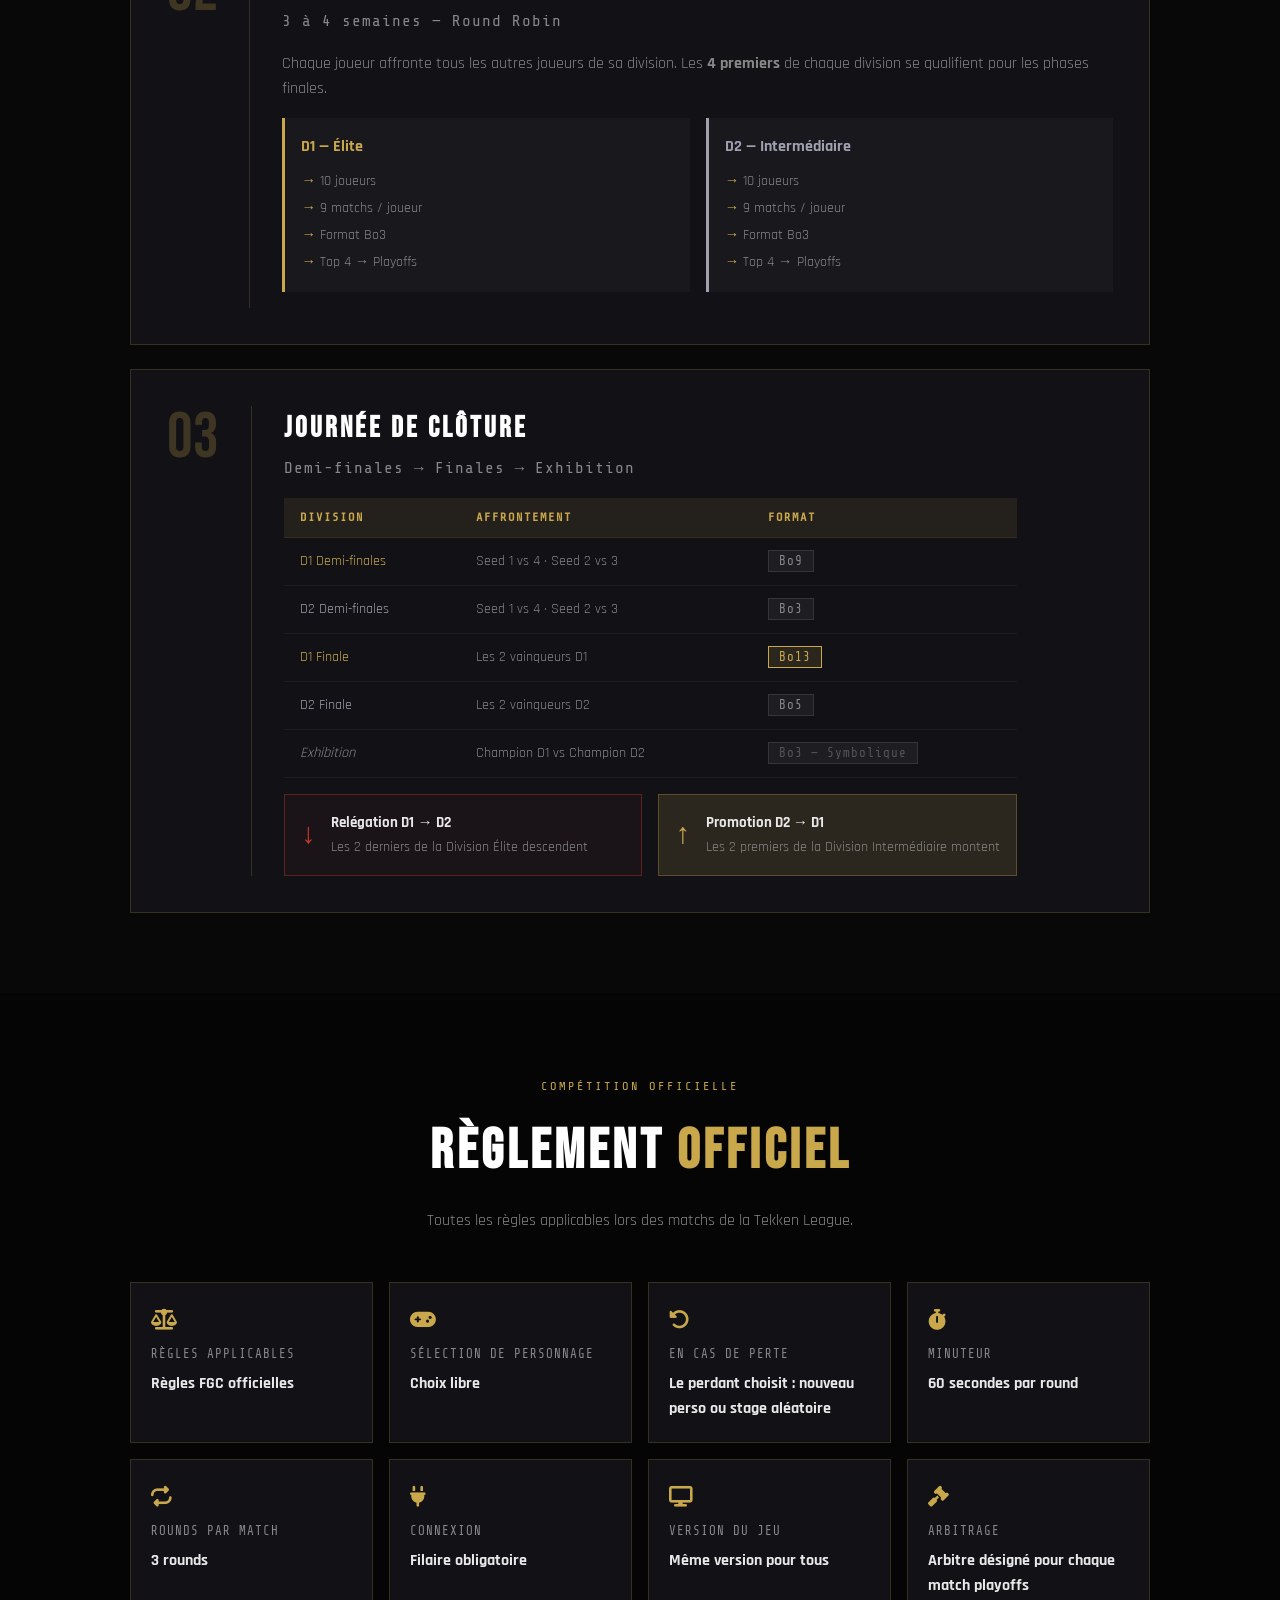
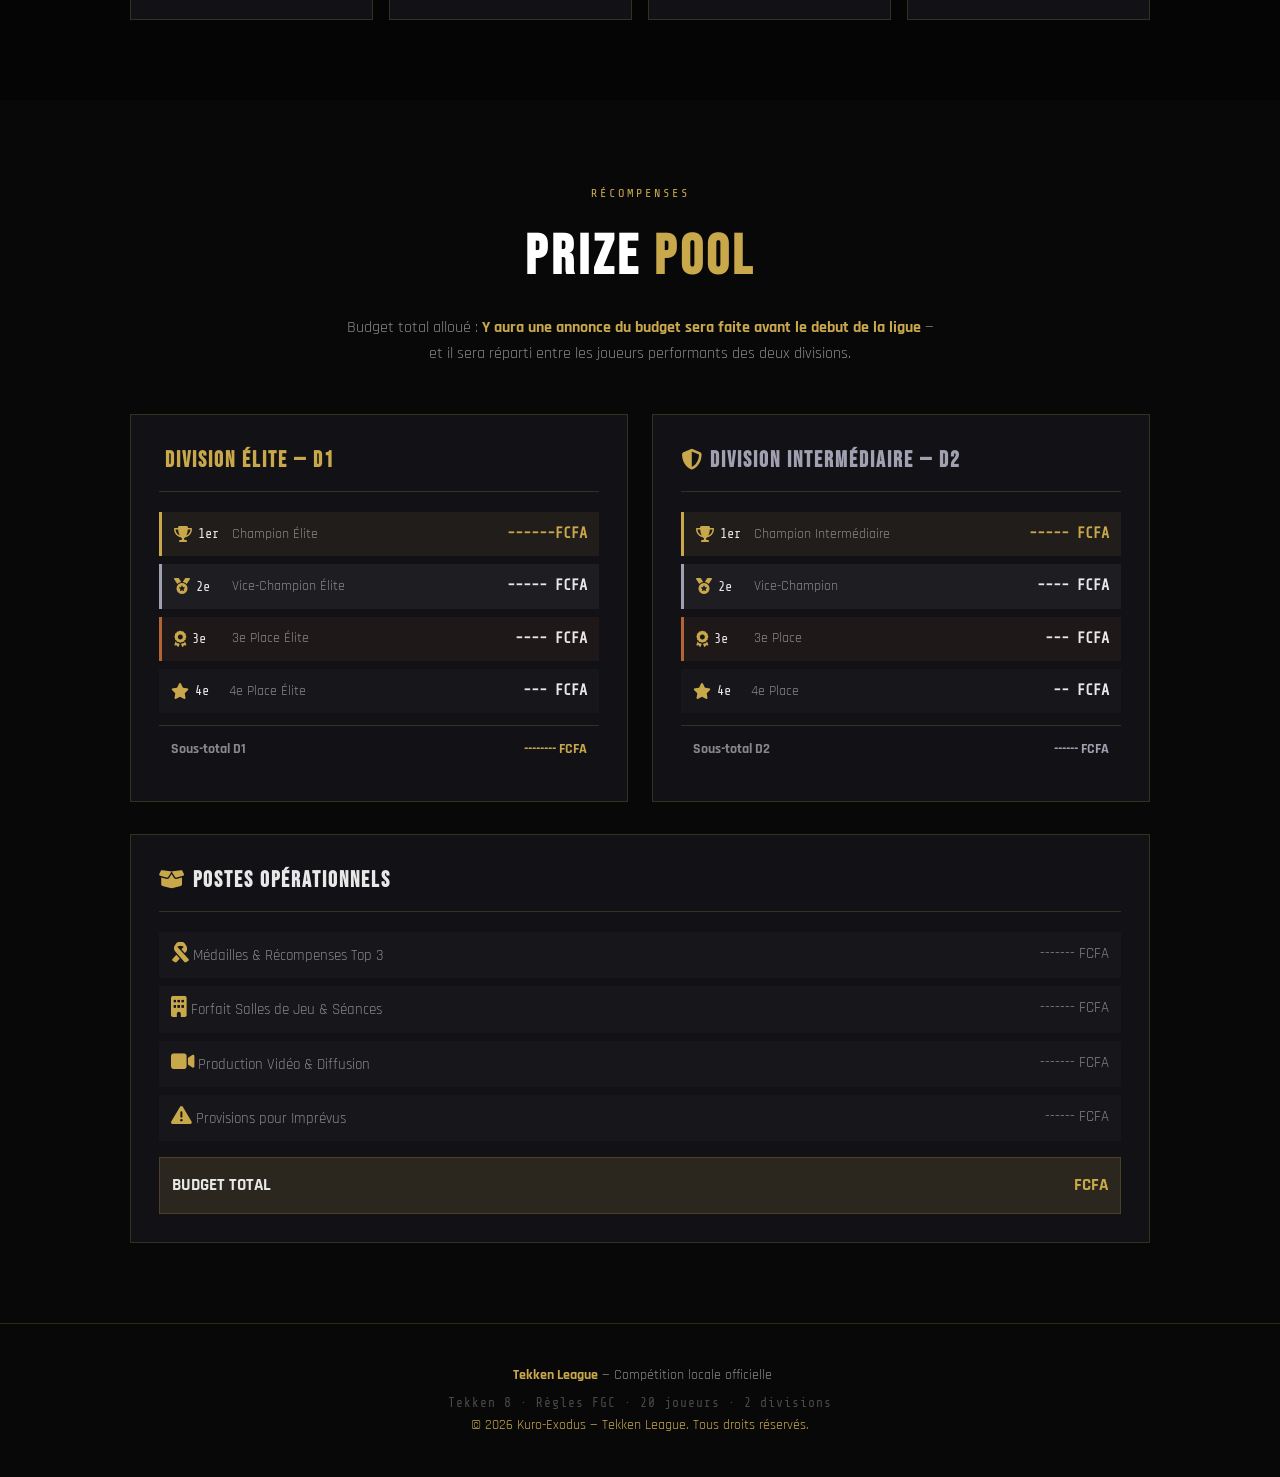
==== commit b697aa3c: "odifications concernant le cash proze" ====
--- a/index.html
+++ b/index.html
@@ -64,7 +64,7 @@
           </div>
           <div class="stat-divider"></div>
           <div class="stat">
-            <span class="stat-number">150K</span>
+            <span class="stat-number">Surprise</span>
             <span class="stat-label">FCFA Prize Pool</span>
           </div>
         </div>
@@ -285,8 +285,12 @@
         <span class="section-tag">Récompenses</span>
         <h2 class="section-title">PRIZE <span class="gold">POOL</span></h2>
         <p class="section-desc">
-          Budget total alloué : <strong class="gold">150 000 FCFA</strong> —
-          réparti entre les performances des deux divisions.
+          Budget total alloué :
+          <strong class="gold"
+            >Y aura une annonce du budget sera faite avant le debut de la
+            ligue</strong
+          >
+          — et il sera réparti entre les joueurs performants des deux divisions.
         </p>
       </div>
 
@@ -301,32 +305,32 @@
                 ><i class="fa-solid fa-trophy"></i> 1er</span
               >
               <span class="prize-name">Champion Élite</span>
-              <span class="prize-amount gold">20 000 FCFA</span>
+              <span class="prize-amount gold">------FCFA</span>
             </div>
             <div class="prize-row second">
               <span class="prize-rank"
                 ><i class="fa-solid fa-medal"></i> 2e</span
               >
               <span class="prize-name">Vice-Champion Élite</span>
-              <span class="prize-amount">15 000 FCFA</span>
+              <span class="prize-amount">----- FCFA</span>
             </div>
             <div class="prize-row third">
               <span class="prize-rank"
                 ><i class="fa-solid fa-award"></i> 3e</span
               >
               <span class="prize-name">3e Place Élite</span>
-              <span class="prize-amount">10 000 FCFA</span>
+              <span class="prize-amount">---- FCFA</span>
             </div>
             <div class="prize-row">
               <span class="prize-rank"
                 ><i class="fa-solid fa-star"></i> 4e</span
               >
               <span class="prize-name">4e Place Élite</span>
-              <span class="prize-amount">5 000 FCFA</span>
+              <span class="prize-amount">--- FCFA</span>
             </div>
             <div class="prize-subtotal">
               <span>Sous-total D1</span>
-              <span class="gold">50 000 FCFA</span>
+              <span class="gold">-------- FCFA</span>
             </div>
           </div>
         </div>
@@ -342,32 +346,32 @@
                 ><i class="fa-solid fa-trophy"></i> 1er</span
               >
               <span class="prize-name">Champion Intermédiaire</span>
-              <span class="prize-amount gold">15 000 FCFA</span>
+              <span class="prize-amount gold">----- FCFA</span>
             </div>
             <div class="prize-row second">
               <span class="prize-rank"
                 ><i class="fa-solid fa-medal"></i> 2e</span
               >
               <span class="prize-name">Vice-Champion</span>
-              <span class="prize-amount">10 000 FCFA</span>
+              <span class="prize-amount">---- FCFA</span>
             </div>
             <div class="prize-row third">
               <span class="prize-rank"
                 ><i class="fa-solid fa-award"></i> 3e</span
               >
               <span class="prize-name">3e Place</span>
-              <span class="prize-amount">5 000 FCFA</span>
+              <span class="prize-amount">--- FCFA</span>
             </div>
             <div class="prize-row">
               <span class="prize-rank"
                 ><i class="fa-solid fa-star"></i> 4e</span
               >
               <span class="prize-name">4e Place</span>
-              <span class="prize-amount">5 000 FCFA</span>
+              <span class="prize-amount">-- FCFA</span>
             </div>
             <div class="prize-subtotal">
               <span>Sous-total D2</span>
-              <span class="silver">35 000 FCFA</span>
+              <span class="silver">------ FCFA</span>
             </div>
           </div>
         </div>
@@ -381,32 +385,32 @@
               ><i class="fa-solid fa-ribbon"></i> Médailles & Récompenses Top
               3</span
             >
-            <span>15 000 FCFA</span>
+            <span>------- FCFA</span>
           </div>
           <div class="ops-item">
             <span
               ><i class="fa-solid fa-building"></i> Forfait Salles de Jeu &
               Séances</span
             >
-            <span>25 000 FCFA</span>
+            <span>------- FCFA</span>
           </div>
           <div class="ops-item">
             <span
               ><i class="fa-solid fa-video"></i> Production Vidéo &
               Diffusion</span
             >
-            <span>10 000 FCFA</span>
+            <span>------- FCFA</span>
           </div>
           <div class="ops-item">
             <span
               ><i class="fa-solid fa-triangle-exclamation"></i> Provisions pour
               Imprévus</span
             >
-            <span>15 000 FCFA</span>
+            <span>------ FCFA</span>
           </div>
           <div class="ops-total">
             <span>BUDGET TOTAL</span>
-            <span class="gold">150 000 FCFA</span>
+            <span class="gold"> FCFA</span>
           </div>
         </div>
       </div>
--- a/style.css
+++ b/style.css
@@ -725,3 +725,159 @@
   letter-spacing: 1px;
   opacity: 0.5;
 }
+
+/* ===========================
+   RESPONSIVE — MOBILE FIRST
+=========================== */
+
+@media (max-width: 768px) {
+  /* ── NAVBAR ── */
+  nav {
+    flex-direction: column;
+    height: auto;
+    padding: 1rem 1.5rem;
+    gap: 0.8rem;
+  }
+
+  nav ul {
+    gap: 1rem;
+    flex-wrap: wrap;
+    justify-content: center;
+  }
+
+  nav ul li a {
+    font-size: 0.8rem;
+  }
+
+  /* ── HERO ── */
+  .hero {
+    padding: 60px 20px;
+    min-height: auto;
+  }
+
+  .hero-bg-text {
+    font-size: clamp(80px, 30vw, 140px);
+  }
+
+  .hero-title {
+    font-size: clamp(48px, 15vw, 72px);
+    letter-spacing: 4px;
+  }
+
+  .hero-stats {
+    gap: 16px;
+    flex-wrap: wrap;
+    justify-content: center;
+  }
+
+  .stat-divider {
+    display: none;
+  }
+
+  .hero-links {
+    flex-direction: column;
+    align-items: center;
+    width: 100%;
+  }
+
+  .btn-primary,
+  .btn-outline {
+    width: 100%;
+    text-align: center;
+    padding: 14px 20px;
+  }
+
+  /* ── INNER NAV ── */
+  .inner-nav {
+    gap: 20px;
+    flex-wrap: wrap;
+    padding: 12px 1rem;
+  }
+
+  .inner-nav a {
+    font-size: 0.8rem;
+  }
+
+  /* ── SECTIONS ── */
+  .section {
+    padding: 50px 20px;
+  }
+
+  .section-dark .section-header {
+    padding: 0 20px;
+  }
+
+  .section-title {
+    font-size: clamp(28px, 8vw, 40px);
+  }
+
+  /* ── PHASES ── */
+  .phase-card {
+    flex-direction: column;
+    gap: 16px;
+    padding: 24px 20px;
+  }
+
+  .phase-number {
+    border-right: none;
+    border-bottom: 1px solid var(--border);
+    padding-right: 0;
+    padding-bottom: 12px;
+    font-size: 2.5rem;
+  }
+
+  .phase-grid {
+    grid-template-columns: 1fr;
+  }
+
+  .promo-relégation {
+    grid-template-columns: 1fr;
+  }
+
+  /* ── RÈGLEMENT ── */
+  .rules-grid {
+    grid-template-columns: 1fr 1fr;
+    padding: 0 20px;
+  }
+
+  /* ── PRIZE POOL ── */
+  .prize-container {
+    grid-template-columns: 1fr;
+  }
+
+  /* ── BRACKET TABLE ── */
+  .bracket-table-wrap {
+    overflow-x: auto;
+  }
+
+  .bracket-table {
+    font-size: 0.8rem;
+    min-width: 400px;
+  }
+
+  /* ── FOOTER ── */
+  footer {
+    padding: 24px 20px;
+    font-size: 0.85rem;
+  }
+}
+
+/* ── TRÈS PETIT ÉCRAN ── */
+@media (max-width: 480px) {
+  .rules-grid {
+    grid-template-columns: 1fr;
+  }
+
+  .hero-badge {
+    font-size: 0.65rem;
+    letter-spacing: 2px;
+  }
+
+  .hero-subtitle {
+    font-size: 0.9rem;
+  }
+
+  .stat-number {
+    font-size: 1.8rem;
+  }
+}
